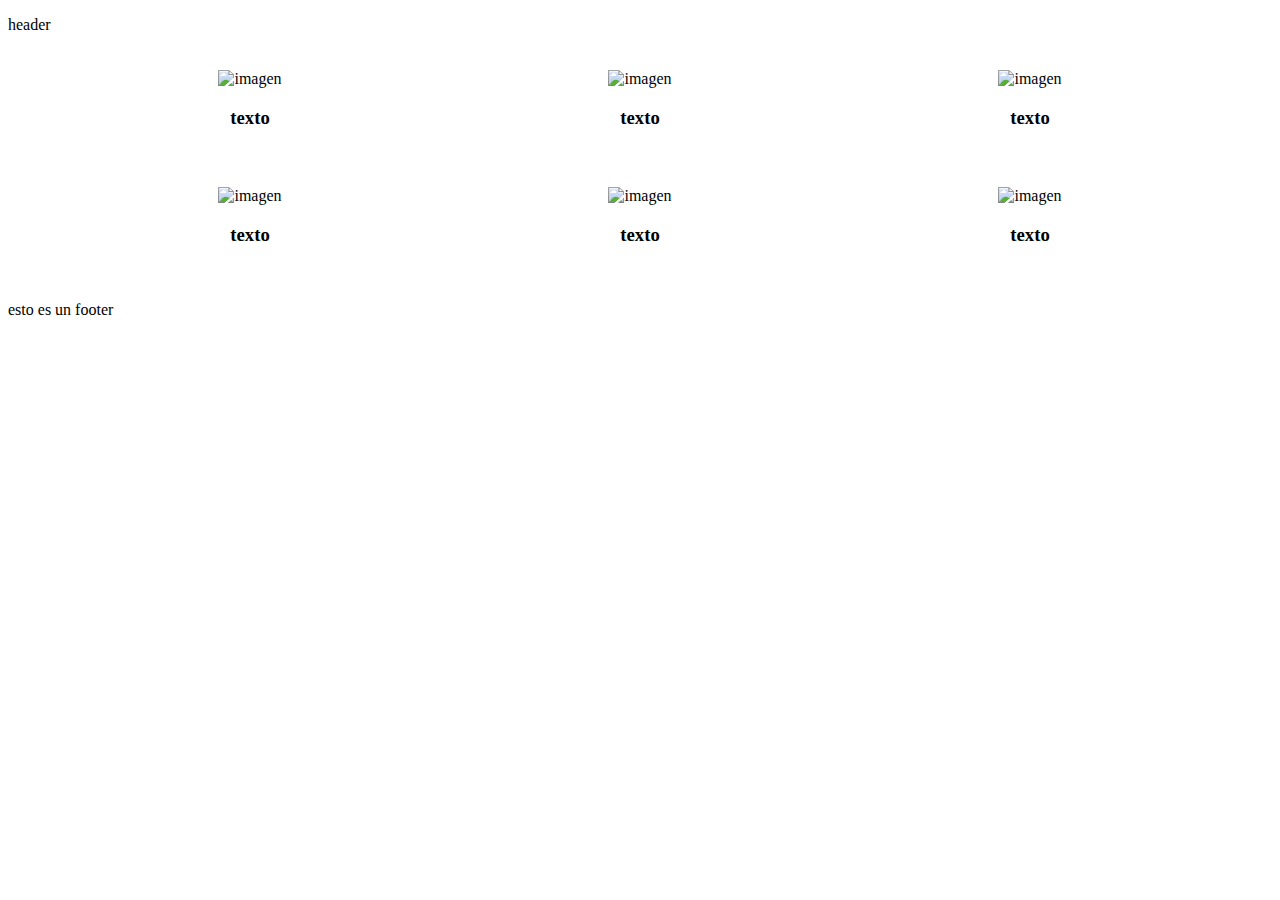
==== index.html @ 4e439a80 "creando structura basica" ====
<!DOCTYPE html>
<html lang="es">
<head>
    <meta charset="UTF-8">
    <meta http-equiv="X-UA-Compatible" content="IE=edge">
    <meta name="viewport" content="width=device-width, initial-scale=1.0">
    <title>Display</title>
    <link rel="stylesheet" href="/style.css">
</head>
<body>
    <header>
      <p>header</p>
    </header>
    <main class="container">
        <div class="box">
            <img src="" alt="imagen">
           <h3>texto</h3>
        </div>
        <div class="box">
            <img src="" alt="imagen">
           <h3>texto</h3>
        </div>
        <div class="box">
            <img src="" alt="imagen">
           <h3>texto</h3>
        </div>
        <div class="box">
            <img src="" alt="imagen">
           <h3>texto</h3>
        </div>
        <div class="box">
            <img src="" alt="imagen">
           <h3>texto</h3>
        </div>
        <div class="box">
            <img src="" alt="imagen">
           <h3>texto</h3>
        </div>
    </main>
    <footer>
    <p>esto es un footer</p>
    </footer>
</body>
</html>
---- style.css ----
/* header */

/* main */

.container{
    display: flex;
    flex-wrap: wrap;
    justify-content: center;
    align-items: center; 
}
.box{
    width: 350px;
    padding: 20px;
    text-align: center;
}
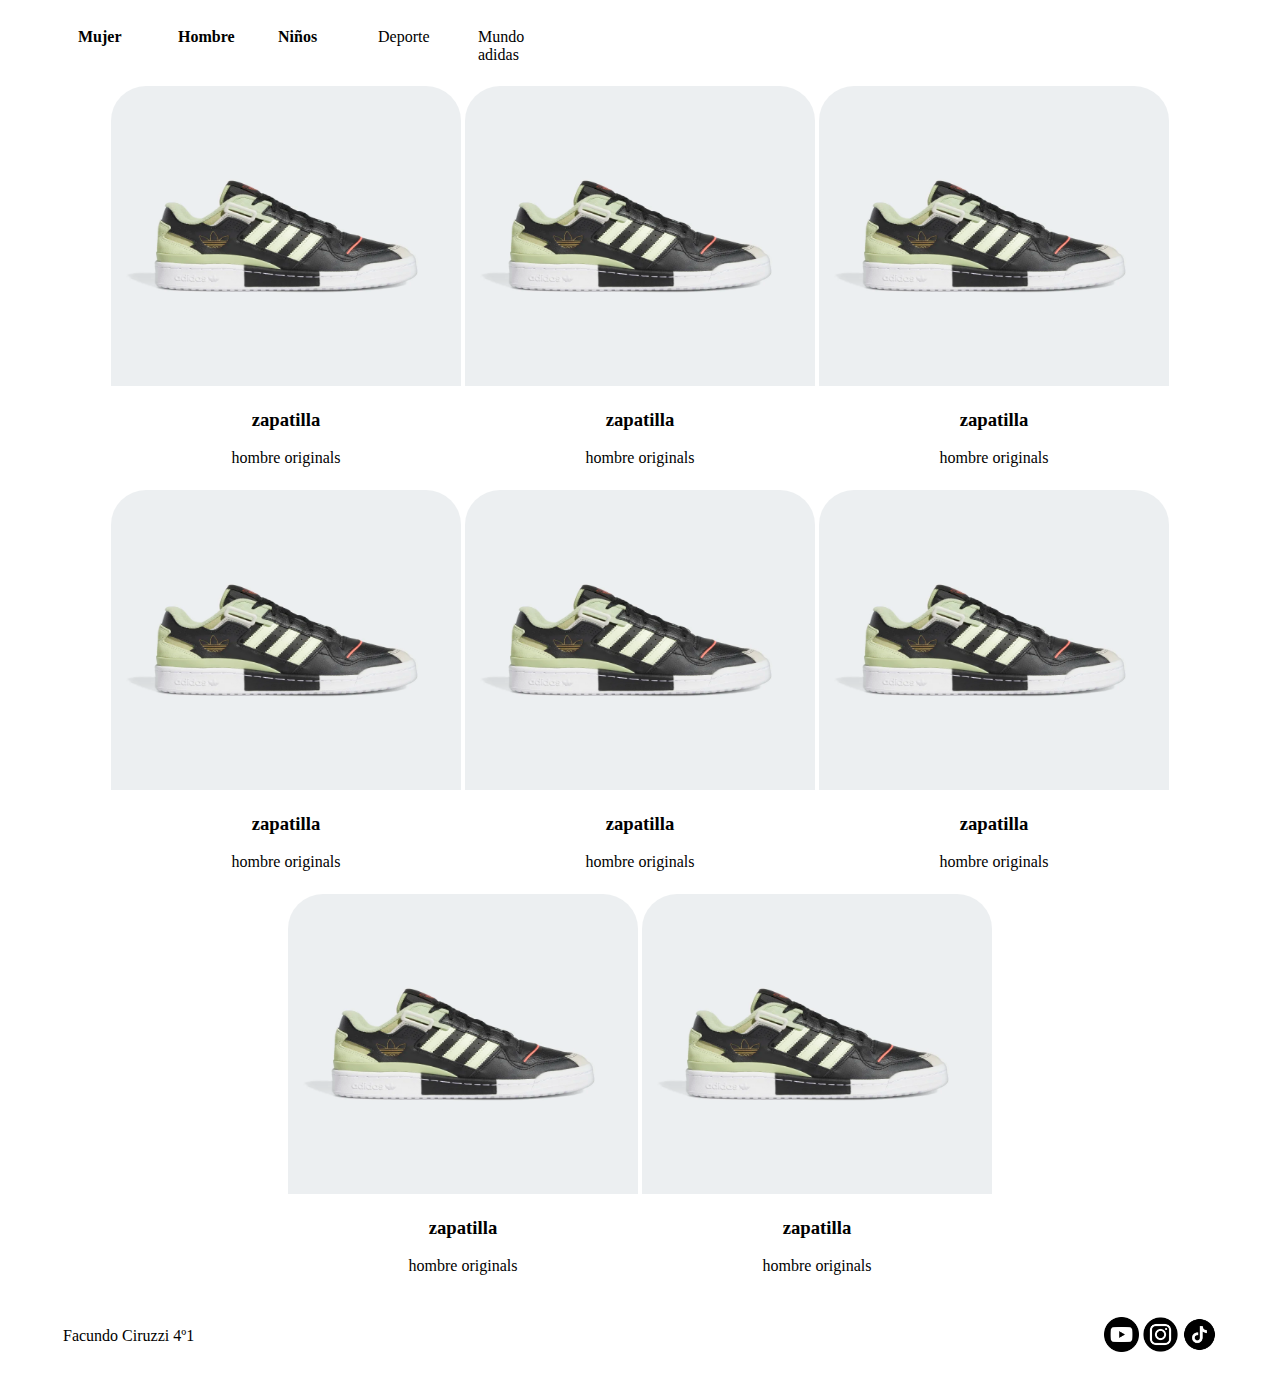
==== commit 1d6dba91: "container terminado" ====
--- a/index.html
+++ b/index.html
@@ -1,5 +1,6 @@
 <!DOCTYPE html>
 <html lang="es">
+
 <head>
     <meta charset="UTF-8">
     <meta http-equiv="X-UA-Compatible" content="IE=edge">
@@ -7,38 +8,83 @@
     <title>Display</title>
     <link rel="stylesheet" href="/style.css">
 </head>
+
 <body>
     <header>
-      <p>header</p>
+     
+        <div id="parrila_botones">
+            <div class="boton">
+                <a href=""> <strong>Mujer</strong></a>
+            </div>
+            <div class="boton">
+                <a href=""> <strong>Hombre</strong></a>
+            </div>
+            <div class="boton">
+                <a href=""> <strong>Niños</strong></a>
+            </div>
+            <div class="boton">
+                <a href="">Deporte</a>
+            </div>
+            <div class="boton">
+                <a href="">Mundo adidas</a>
+            </div>
+            <div id="config_logo">
+                <img src="" alt="">
+            </div>
+        </div>
     </header>
+
     <main class="container">
         <div class="box">
-            <img src="" alt="imagen">
-           <h3>texto</h3>
+            <img src="/asset/image/b8568d500d7043e08aa3adf7001ed367_9366.webp" alt="imagen">
+            <h3>zapatilla</h3>
+            <p>hombre originals</p>
         </div>
         <div class="box">
-            <img src="" alt="imagen">
-           <h3>texto</h3>
+            <img src="/asset/image/b8568d500d7043e08aa3adf7001ed367_9366.webp" alt="imagen">
+            <h3>zapatilla</h3>
+            <p>hombre originals</p>
         </div>
         <div class="box">
-            <img src="" alt="imagen">
-           <h3>texto</h3>
+            <img src="/asset/image/b8568d500d7043e08aa3adf7001ed367_9366.webp" alt="imagen">
+            <h3>zapatilla</h3>
+            <p>hombre originals</p>
         </div>
         <div class="box">
-            <img src="" alt="imagen">
-           <h3>texto</h3>
+            <img src="/asset/image/b8568d500d7043e08aa3adf7001ed367_9366.webp" alt="imagen">
+            <h3>zapatilla</h3>
+            <p>hombre originals</p>
         </div>
         <div class="box">
-            <img src="" alt="imagen">
-           <h3>texto</h3>
+            <img src="/asset/image/b8568d500d7043e08aa3adf7001ed367_9366.webp" alt="imagen">
+            <h3>zapatilla</h3>
+            <p>hombre originals</p>
         </div>
         <div class="box">
-            <img src="" alt="imagen">
-           <h3>texto</h3>
+            <img src="/asset/image/b8568d500d7043e08aa3adf7001ed367_9366.webp" alt="imagen">
+            <h3>zapatilla</h3>
+            <p>hombre originals</p>
         </div>
+        <div class="box">
+            <img src="/asset/image/b8568d500d7043e08aa3adf7001ed367_9366.webp" alt="imagen">
+            <h3>zapatilla</h3>
+            <p>hombre originals</p>
+        </div>
+        <div class="box">
+            <img src="/asset/image/b8568d500d7043e08aa3adf7001ed367_9366.webp" alt="imagen">
+            <h3>zapatilla</h3>
+            <p>hombre originals</p>
+        </div>
+
     </main>
     <footer>
-    <p>esto es un footer</p>
+        <div><p>Facundo Ciruzzi 4º1</p></div>
+        <div id="redes">
+            <a href=""><picture><img src="/asset/redes/youtube.png" alt="youtube"></picture></a>
+            <a href=""><picture><img src="/asset/redes/instagram.png" alt="instagram"></picture></a>
+            <a href=""><picture><img src="/asset/redes/tiktok.png" alt="tiktok"></picture></a>
+        </div>
     </footer>
 </body>
+
 </html>--- a/style.css
+++ b/style.css
@@ -1,15 +1,76 @@
 /* header */
+
+header{
+    display: flex;
+    justify-content: space-between;
+    align-items: center;
+}
+
+#logo picture img{
+    width: 30px;
+    height: 30px;
+}
+
+
+#parrila_botones {
+    display: flex;
+    margin-left: 50px;
+    margin-right: 50px;
+    justify-content: center;
+}
+
+.boton {
+    width: 60px;
+    margin: 20px;
+}
+
+.boton a{ 
+    text-decoration: none;
+    color: black;
+}
 
 /* main */
 
-.container{
+.container {
     display: flex;
     flex-wrap: wrap;
     justify-content: center;
-    align-items: center; 
+    align-items: center;
+    margin-left: 50px;
+    margin-right: 50px;
+    /* nose si esta alineado con el header por la resolucion rara del monitor */
+    /*max-width: 1206px;
+    margin: 0 auto;*/
 }
-.box{
+
+
+.box {
     width: 350px;
-    padding: 20px;
+    height: 400px;
     text-align: center;
+    margin: 2px;
+}
+
+.box img {
+    width: 350px;
+    height: 300px;
+    border-radius: 35px 35px 0px 0px;
+}
+
+/* footer */
+
+footer {
+    display: flex;
+    margin-top: 10px;
+    margin-left: 50px;
+    margin-right: 50px;
+    padding: 5px;
+    text-align: left;
+    justify-content: space-between;
+    align-items: center;
+}
+
+#redes a picture img{
+    width: 35px;
+    height: 35px;
 }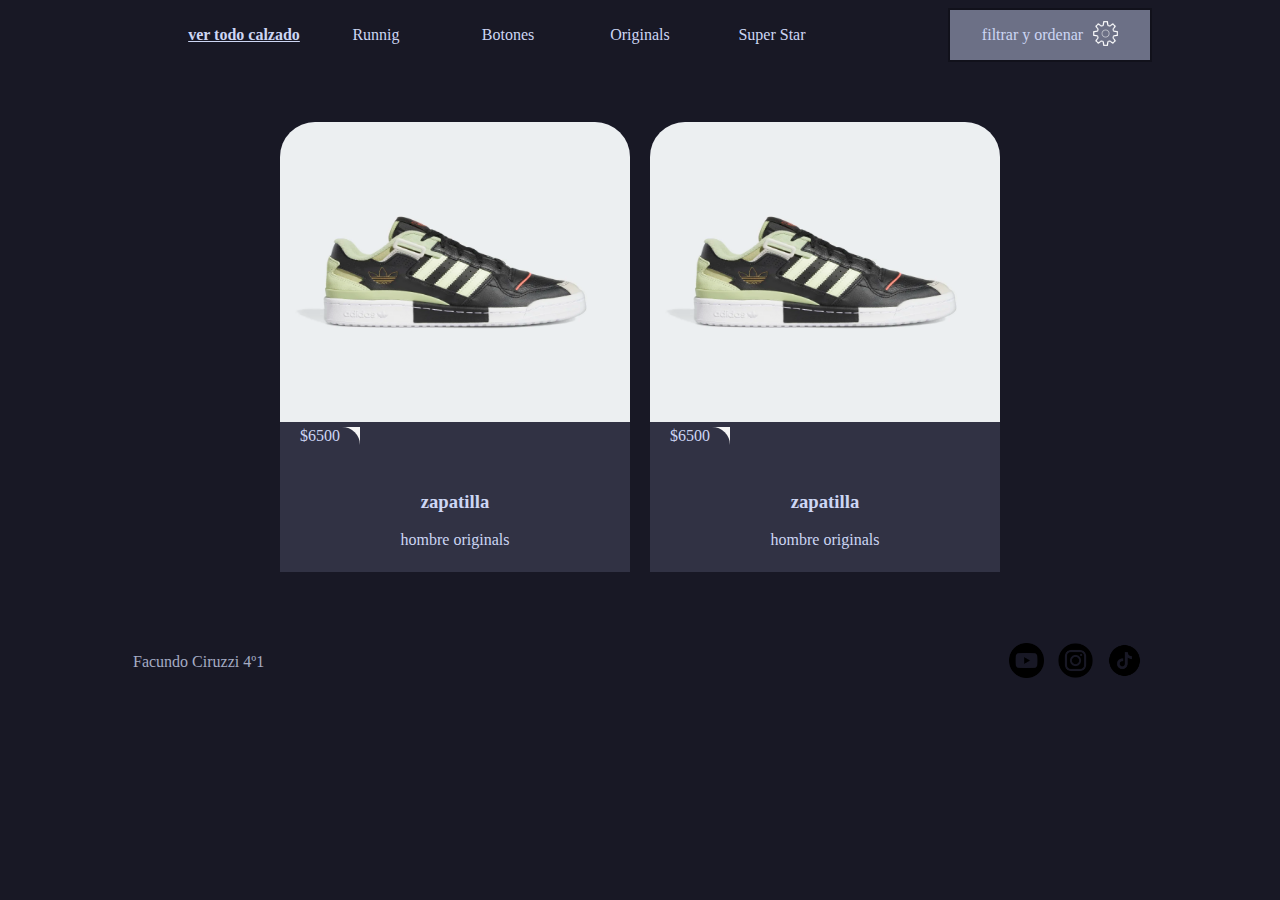
==== commit 61581e0e: "colores y css" ====
--- a/index.html
+++ b/index.html
@@ -11,71 +11,60 @@
 
 <body>
     <header>
-     
-        <div id="parrila_botones">
-            <div class="boton">
-                <a href=""> <strong>Mujer</strong></a>
+         <div id="parilla_header">
+            <div id="parrila_botones">
+                <div class="boton">
+                    <a href=""><u><strong>ver todo calzado</strong></u></a>
+                </div>
+                <div class="boton">
+                    <a href="">Runnig</a>
+                </div>
+                <div class="boton">
+                    <a href="">Botones</a>
+                </div>
+                <div class="boton">
+                    <a href="">Originals</a>
+                </div>
+                <div class="boton">
+                    <a href="">Super Star</a>
+                </div>
             </div>
-            <div class="boton">
-                <a href=""> <strong>Hombre</strong></a>
+            <div id="parrilla_ajustes">
+               <div class="ajustes">
+                 <p>filtrar y ordenar</p>
+               </div>
+               <div class="ajustes">
+                 <img src="/asset/image/settings-512.png" alt="ajustes">
+               </div>
             </div>
-            <div class="boton">
-                <a href=""> <strong>Niños</strong></a>
-            </div>
-            <div class="boton">
-                <a href="">Deporte</a>
-            </div>
-            <div class="boton">
-                <a href="">Mundo adidas</a>
-            </div>
-            <div id="config_logo">
-                <img src="" alt="">
-            </div>
-        </div>
+         </div>
+
     </header>
 
     <main class="container">
         <div class="box">
-            <img src="/asset/image/b8568d500d7043e08aa3adf7001ed367_9366.webp" alt="imagen">
+            <div class="imagen">
+                <img src="/asset/image/b8568d500d7043e08aa3adf7001ed367_9366.webp" alt="imagen">
+                <img class="img-hover" src="https://assets.adidas.com/images/w_383,h_383,f_auto,q_auto,fl_lossy,c_fill,g_auto/7de9b440037041399c18adf7001f2b25_9366/zapatillas-forum-exhibit-low.jpg" alt="imagen">
+                <div class="precio">
+                    <p>$6500</p>
+                </div>
+            </div>
             <h3>zapatilla</h3>
             <p>hombre originals</p>
         </div>
         <div class="box">
-            <img src="/asset/image/b8568d500d7043e08aa3adf7001ed367_9366.webp" alt="imagen">
+            <div class="imagen">
+                <img src="/asset/image/b8568d500d7043e08aa3adf7001ed367_9366.webp" alt="imagen">
+                <img class="img-hover" src="https://assets.adidas.com/images/w_383,h_383,f_auto,q_auto,fl_lossy,c_fill,g_auto/7de9b440037041399c18adf7001f2b25_9366/zapatillas-forum-exhibit-low.jpg" alt="imagen">
+                <div class="precio">
+                    <p>$6500</p>
+                </div>
+            </div>
             <h3>zapatilla</h3>
             <p>hombre originals</p>
         </div>
-        <div class="box">
-            <img src="/asset/image/b8568d500d7043e08aa3adf7001ed367_9366.webp" alt="imagen">
-            <h3>zapatilla</h3>
-            <p>hombre originals</p>
-        </div>
-        <div class="box">
-            <img src="/asset/image/b8568d500d7043e08aa3adf7001ed367_9366.webp" alt="imagen">
-            <h3>zapatilla</h3>
-            <p>hombre originals</p>
-        </div>
-        <div class="box">
-            <img src="/asset/image/b8568d500d7043e08aa3adf7001ed367_9366.webp" alt="imagen">
-            <h3>zapatilla</h3>
-            <p>hombre originals</p>
-        </div>
-        <div class="box">
-            <img src="/asset/image/b8568d500d7043e08aa3adf7001ed367_9366.webp" alt="imagen">
-            <h3>zapatilla</h3>
-            <p>hombre originals</p>
-        </div>
-        <div class="box">
-            <img src="/asset/image/b8568d500d7043e08aa3adf7001ed367_9366.webp" alt="imagen">
-            <h3>zapatilla</h3>
-            <p>hombre originals</p>
-        </div>
-        <div class="box">
-            <img src="/asset/image/b8568d500d7043e08aa3adf7001ed367_9366.webp" alt="imagen">
-            <h3>zapatilla</h3>
-            <p>hombre originals</p>
-        </div>
-
+        
     </main>
     <footer>
         <div><p>Facundo Ciruzzi 4º1</p></div>
--- a/style.css
+++ b/style.css
@@ -1,16 +1,10 @@
 /* header */
 
 header{
-    display: flex;
-    justify-content: space-between;
-    align-items: center;
+    background-color: rgb(24, 24, 37);
+    color: rgb(205, 214, 244);
+    margin-bottom: 50px;
 }
-
-#logo picture img{
-    width: 30px;
-    height: 30px;
-}
-
 
 #parrila_botones {
     display: flex;
@@ -20,35 +14,72 @@
 }
 
 .boton {
-    width: 60px;
-    margin: 20px;
+    width: 130px;
+    margin: 1px;
+    padding: 20;
+    display: flex;
+    align-items: center;
 }
 
 .boton a{ 
     text-decoration: none;
-    color: black;
+    color: rgb(205, 214, 244);
+    text-align: center;
+    width: 130px;
+
+}
+
+#parilla_header{
+    display: flex;
+    justify-content: space-between;
+    margin-left: 120px;
+    margin-right: 120px;
+}
+
+#parrilla_ajustes{
+    display: flex;
+    justify-content: center;
+    align-items: center;
+    width: 200px;
+    border: 2px solid rgb(17, 17, 27);
+    background-color: rgb(108, 112, 134);
+}
+
+.ajustes p{
+    margin-right: 10px;
+}
+
+.ajustes img{
+    width: 25px;
+    height: 25px;
 }
 
 /* main */
+
+body{
+    background-color: rgb(24, 24, 37);
+}
 
 .container {
     display: flex;
     flex-wrap: wrap;
     justify-content: center;
     align-items: center;
-    margin-left: 50px;
-    margin-right: 50px;
-    /* nose si esta alineado con el header por la resolucion rara del monitor */
-    /*max-width: 1206px;
-    margin: 0 auto;*/
+    margin-left: 120px;
+    margin-right: 120px;
+    background-color: rgb(24, 24, 37);
 }
-
 
 .box {
     width: 350px;
-    height: 400px;
+    height: 450px;
     text-align: center;
     margin: 2px;
+    margin-bottom: 10px;
+    background-color: rgb(49, 50, 68);
+    color: rgb(205, 214, 244);
+    border-radius: 35px 35px 0px 0px;
+    margin: 10px;
 }
 
 .box img {
@@ -57,20 +88,62 @@
     border-radius: 35px 35px 0px 0px;
 }
 
+.imagen{
+    position: relative;
+    height: 350px;
+    width: 300px;
+}
+
+.imagen .img-hover{
+    position: absolute;
+    top: 0;
+    left: 0;
+    opacity: 0;
+    transition: 500ms;
+}
+
+.imagen .img-hover:hover{
+    transition: 500ms;
+    opacity: 1;
+}
+
+.imagen:hover .precio{
+    transition: 500ms;
+    bottom: 40px;
+}
+
+.box .precio{
+   position: relative;
+   bottom: 15px;
+   background-color: whitesmoke;
+   width: 80px;
+   transition: 500ms;
+ 
+}
+
+.precio p{
+    background-color: rgb(49, 50, 68);
+    text-align: center;
+    border-radius: 0px 35px 0px 0px;
+
+}
+
 /* footer */
 
 footer {
     display: flex;
-    margin-top: 10px;
-    margin-left: 50px;
-    margin-right: 50px;
+    margin-top: 50px;
+    margin-left: 120px;
+    margin-right: 120px;
     padding: 5px;
     text-align: left;
     justify-content: space-between;
     align-items: center;
+    color: rgb(165, 172, 196);
 }
 
 #redes a picture img{
     width: 35px;
     height: 35px;
+    margin: 5px;
 }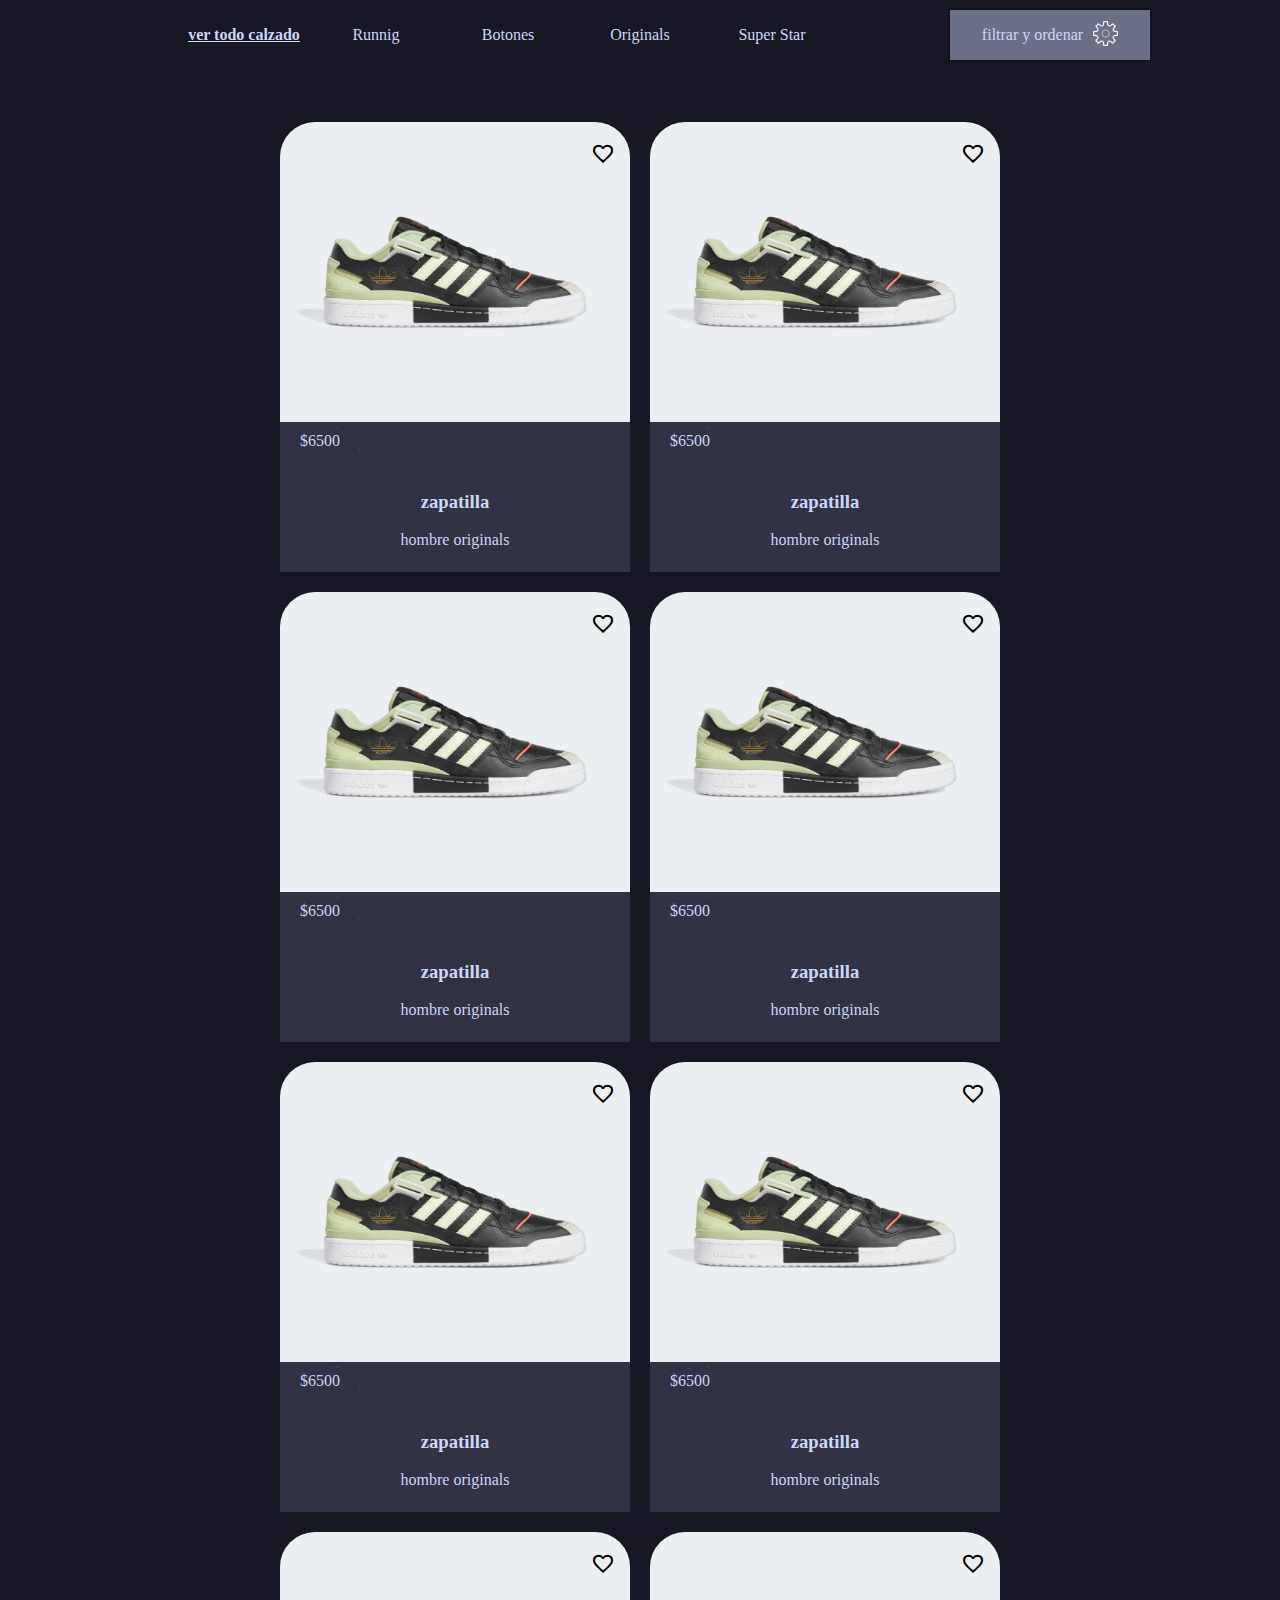
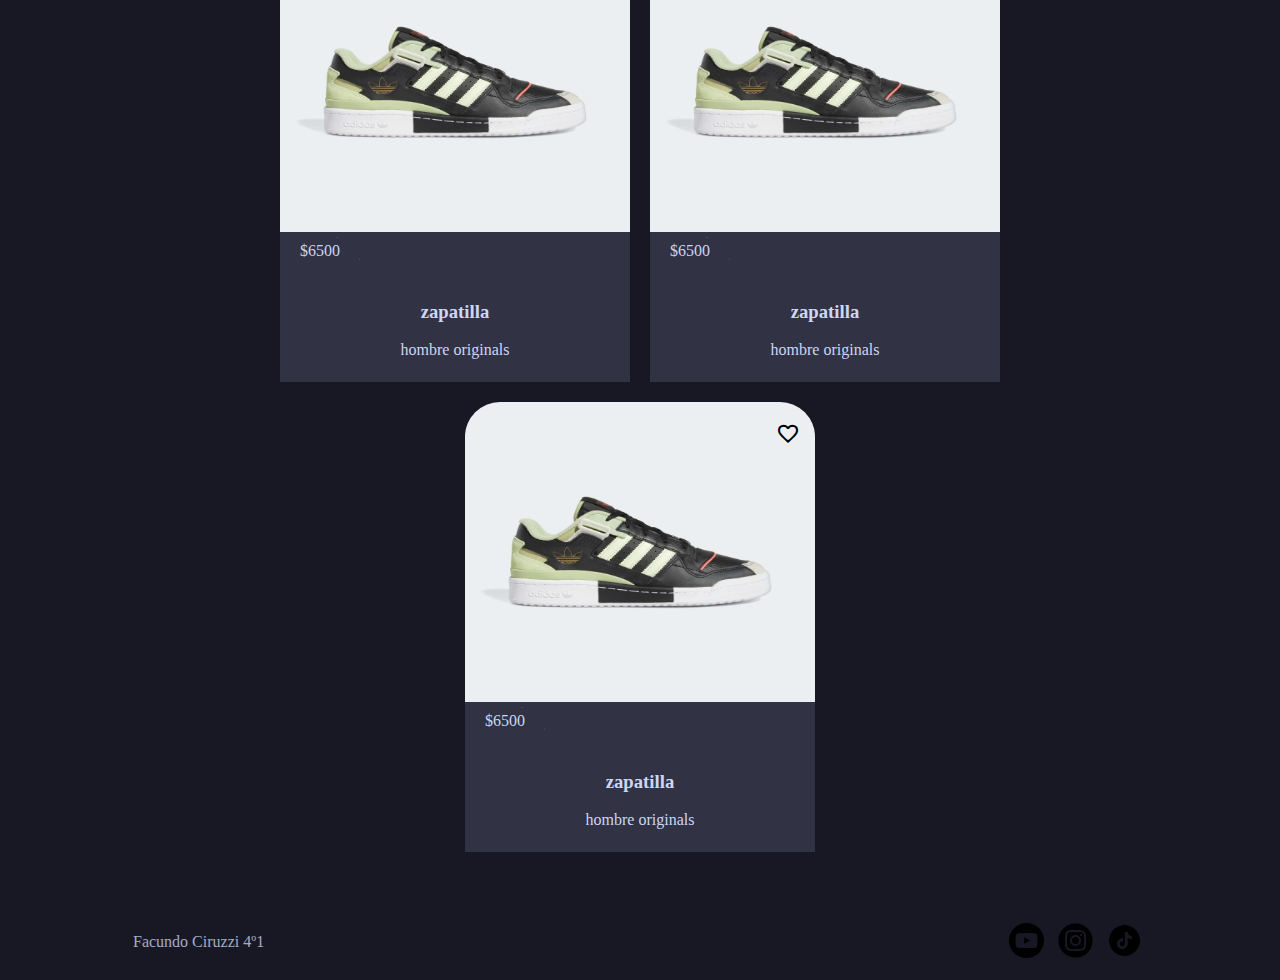
==== commit 45fd407f: "icono corazon" ====
--- a/index.html
+++ b/index.html
@@ -7,6 +7,7 @@
     <meta name="viewport" content="width=device-width, initial-scale=1.0">
     <title>Display</title>
     <link rel="stylesheet" href="/style.css">
+    <link rel="stylesheet" href="https://fonts.googleapis.com/css2?family=Material+Symbols+Outlined:opsz,wght,FILL,GRAD@20..48,100..700,0..1,-50..200" />
 </head>
 
 <body>
@@ -44,27 +45,148 @@
     <main class="container">
         <div class="box">
             <div class="imagen">
-                <img src="/asset/image/b8568d500d7043e08aa3adf7001ed367_9366.webp" alt="imagen">
-                <img class="img-hover" src="https://assets.adidas.com/images/w_383,h_383,f_auto,q_auto,fl_lossy,c_fill,g_auto/7de9b440037041399c18adf7001f2b25_9366/zapatillas-forum-exhibit-low.jpg" alt="imagen">
-                <div class="precio">
-                    <p>$6500</p>
-                </div>
-            </div>
-            <h3>zapatilla</h3>
-            <p>hombre originals</p>
-        </div>
-        <div class="box">
-            <div class="imagen">
-                <img src="/asset/image/b8568d500d7043e08aa3adf7001ed367_9366.webp" alt="imagen">
-                <img class="img-hover" src="https://assets.adidas.com/images/w_383,h_383,f_auto,q_auto,fl_lossy,c_fill,g_auto/7de9b440037041399c18adf7001f2b25_9366/zapatillas-forum-exhibit-low.jpg" alt="imagen">
-                <div class="precio">
-                    <p>$6500</p>
-                </div>
-            </div>
-            <h3>zapatilla</h3>
-            <p>hombre originals</p>
-        </div>
-        
+                <div class="icono_corazon">
+                    <span class="material-symbols-outlined">
+                        favorite
+                    </span>
+                </div>
+                <img src="/asset/image/b8568d500d7043e08aa3adf7001ed367_9366.webp" alt="imagen">
+                <img class="img-hover" src="https://assets.adidas.com/images/w_383,h_383,f_auto,q_auto,fl_lossy,c_fill,g_auto/7de9b440037041399c18adf7001f2b25_9366/zapatillas-forum-exhibit-low.jpg" alt="imagen">
+                <div class="precio">
+                    <p>$6500</p>
+                </div>
+            </div>
+            <h3>zapatilla</h3>
+            <p>hombre originals</p>
+        </div>
+        <div class="box">
+            <div class="imagen">
+                <div class="icono_corazon">
+                    <span class="material-symbols-outlined">
+                        favorite
+                    </span>
+                </div>
+                <img src="/asset/image/b8568d500d7043e08aa3adf7001ed367_9366.webp" alt="imagen">
+                <img class="img-hover" src="https://assets.adidas.com/images/w_383,h_383,f_auto,q_auto,fl_lossy,c_fill,g_auto/7de9b440037041399c18adf7001f2b25_9366/zapatillas-forum-exhibit-low.jpg" alt="imagen">
+                <div class="precio">
+                    <p>$6500</p>
+                </div>
+            </div>
+            <h3>zapatilla</h3>
+            <p>hombre originals</p>
+        </div>
+        <div class="box">
+            <div class="imagen">
+                <div class="icono_corazon">
+                    <span class="material-symbols-outlined">
+                        favorite
+                    </span>
+                </div>
+                <img src="/asset/image/b8568d500d7043e08aa3adf7001ed367_9366.webp" alt="imagen">
+                <img class="img-hover" src="https://assets.adidas.com/images/w_383,h_383,f_auto,q_auto,fl_lossy,c_fill,g_auto/7de9b440037041399c18adf7001f2b25_9366/zapatillas-forum-exhibit-low.jpg" alt="imagen">
+                <div class="precio">
+                    <p>$6500</p>
+                </div>
+            </div>
+            <h3>zapatilla</h3>
+            <p>hombre originals</p>
+        </div>
+        <div class="box">
+            <div class="imagen">
+                <div class="icono_corazon">
+                    <span class="material-symbols-outlined">
+                        favorite
+                    </span>
+                </div>
+                <img src="/asset/image/b8568d500d7043e08aa3adf7001ed367_9366.webp" alt="imagen">
+                <img class="img-hover" src="https://assets.adidas.com/images/w_383,h_383,f_auto,q_auto,fl_lossy,c_fill,g_auto/7de9b440037041399c18adf7001f2b25_9366/zapatillas-forum-exhibit-low.jpg" alt="imagen">
+                <div class="precio">
+                    <p>$6500</p>
+                </div>
+            </div>
+            <h3>zapatilla</h3>
+            <p>hombre originals</p>
+        </div>
+        <div class="box">
+            <div class="imagen">
+                <div class="icono_corazon">
+                    <span class="material-symbols-outlined">
+                        favorite
+                    </span>
+                </div>
+                <img src="/asset/image/b8568d500d7043e08aa3adf7001ed367_9366.webp" alt="imagen">
+                <img class="img-hover" src="https://assets.adidas.com/images/w_383,h_383,f_auto,q_auto,fl_lossy,c_fill,g_auto/7de9b440037041399c18adf7001f2b25_9366/zapatillas-forum-exhibit-low.jpg" alt="imagen">
+                <div class="precio">
+                    <p>$6500</p>
+                </div>
+            </div>
+            <h3>zapatilla</h3>
+            <p>hombre originals</p>
+        </div>
+        <div class="box">
+            <div class="imagen">
+                <div class="icono_corazon">
+                    <span class="material-symbols-outlined">
+                        favorite
+                    </span>
+                </div>
+                <img src="/asset/image/b8568d500d7043e08aa3adf7001ed367_9366.webp" alt="imagen">
+                <img class="img-hover" src="https://assets.adidas.com/images/w_383,h_383,f_auto,q_auto,fl_lossy,c_fill,g_auto/7de9b440037041399c18adf7001f2b25_9366/zapatillas-forum-exhibit-low.jpg" alt="imagen">
+                <div class="precio">
+                    <p>$6500</p>
+                </div>
+            </div>
+            <h3>zapatilla</h3>
+            <p>hombre originals</p>
+        </div>
+        <div class="box">
+            <div class="imagen">
+                <div class="icono_corazon">
+                    <span class="material-symbols-outlined">
+                        favorite
+                    </span>
+                </div>
+                <img src="/asset/image/b8568d500d7043e08aa3adf7001ed367_9366.webp" alt="imagen">
+                <img class="img-hover" src="https://assets.adidas.com/images/w_383,h_383,f_auto,q_auto,fl_lossy,c_fill,g_auto/7de9b440037041399c18adf7001f2b25_9366/zapatillas-forum-exhibit-low.jpg" alt="imagen">
+                <div class="precio">
+                    <p>$6500</p>
+                </div>
+            </div>
+            <h3>zapatilla</h3>
+            <p>hombre originals</p>
+        </div>
+        <div class="box">
+            <div class="imagen">
+                <div class="icono_corazon">
+                    <span class="material-symbols-outlined">
+                        favorite
+                    </span>
+                </div>
+                <img src="/asset/image/b8568d500d7043e08aa3adf7001ed367_9366.webp" alt="imagen">
+                <img class="img-hover" src="https://assets.adidas.com/images/w_383,h_383,f_auto,q_auto,fl_lossy,c_fill,g_auto/7de9b440037041399c18adf7001f2b25_9366/zapatillas-forum-exhibit-low.jpg" alt="imagen">
+                <div class="precio">
+                    <p>$6500</p>
+                </div>
+            </div>
+            <h3>zapatilla</h3>
+            <p>hombre originals</p>
+        </div>
+        <div class="box">
+            <div class="imagen">
+                <div class="icono_corazon">
+                    <span class="material-symbols-outlined">
+                        favorite
+                    </span>
+                </div>
+                <img src="/asset/image/b8568d500d7043e08aa3adf7001ed367_9366.webp" alt="imagen">
+                <img class="img-hover" src="https://assets.adidas.com/images/w_383,h_383,f_auto,q_auto,fl_lossy,c_fill,g_auto/7de9b440037041399c18adf7001f2b25_9366/zapatillas-forum-exhibit-low.jpg" alt="imagen">
+                <div class="precio">
+                    <p>$6500</p>
+                </div>
+            </div>
+            <h3>zapatilla</h3>
+            <p>hombre originals</p>
+        </div>    
     </main>
     <footer>
         <div><p>Facundo Ciruzzi 4º1</p></div>
--- a/style.css
+++ b/style.css
@@ -118,14 +118,34 @@
    background-color: whitesmoke;
    width: 80px;
    transition: 500ms;
- 
+   border-radius: 0px 35px 0px 0px;
 }
 
 .precio p{
     background-color: rgb(49, 50, 68);
     text-align: center;
-    border-radius: 0px 35px 0px 0px;
+    border-radius: 0px 25px 0px 0px;
+    border-color:  rgb(49, 50, 68);
+    border: 5px solid rgb(49, 50, 68);
+}
 
+.icono_corazon{
+    position: absolute;
+    top: 20px;
+    justify-content: right;
+    display: flex;
+    width: 335px;
+}
+
+.material-symbols-outlined{
+    font-family: system-ui, -apple-system, BlinkMacSystemFont, 'Segoe UI', Roboto, Oxygen, Ubuntu, Cantarell, 'Open Sans', 'Helvetica Neue', sans-serif;
+    justify-content: left ;
+    color: black;
+    z-index: 555;
+}
+
+.imagen:hover .icono_corazon{
+    color: black;
 }
 
 /* footer */
